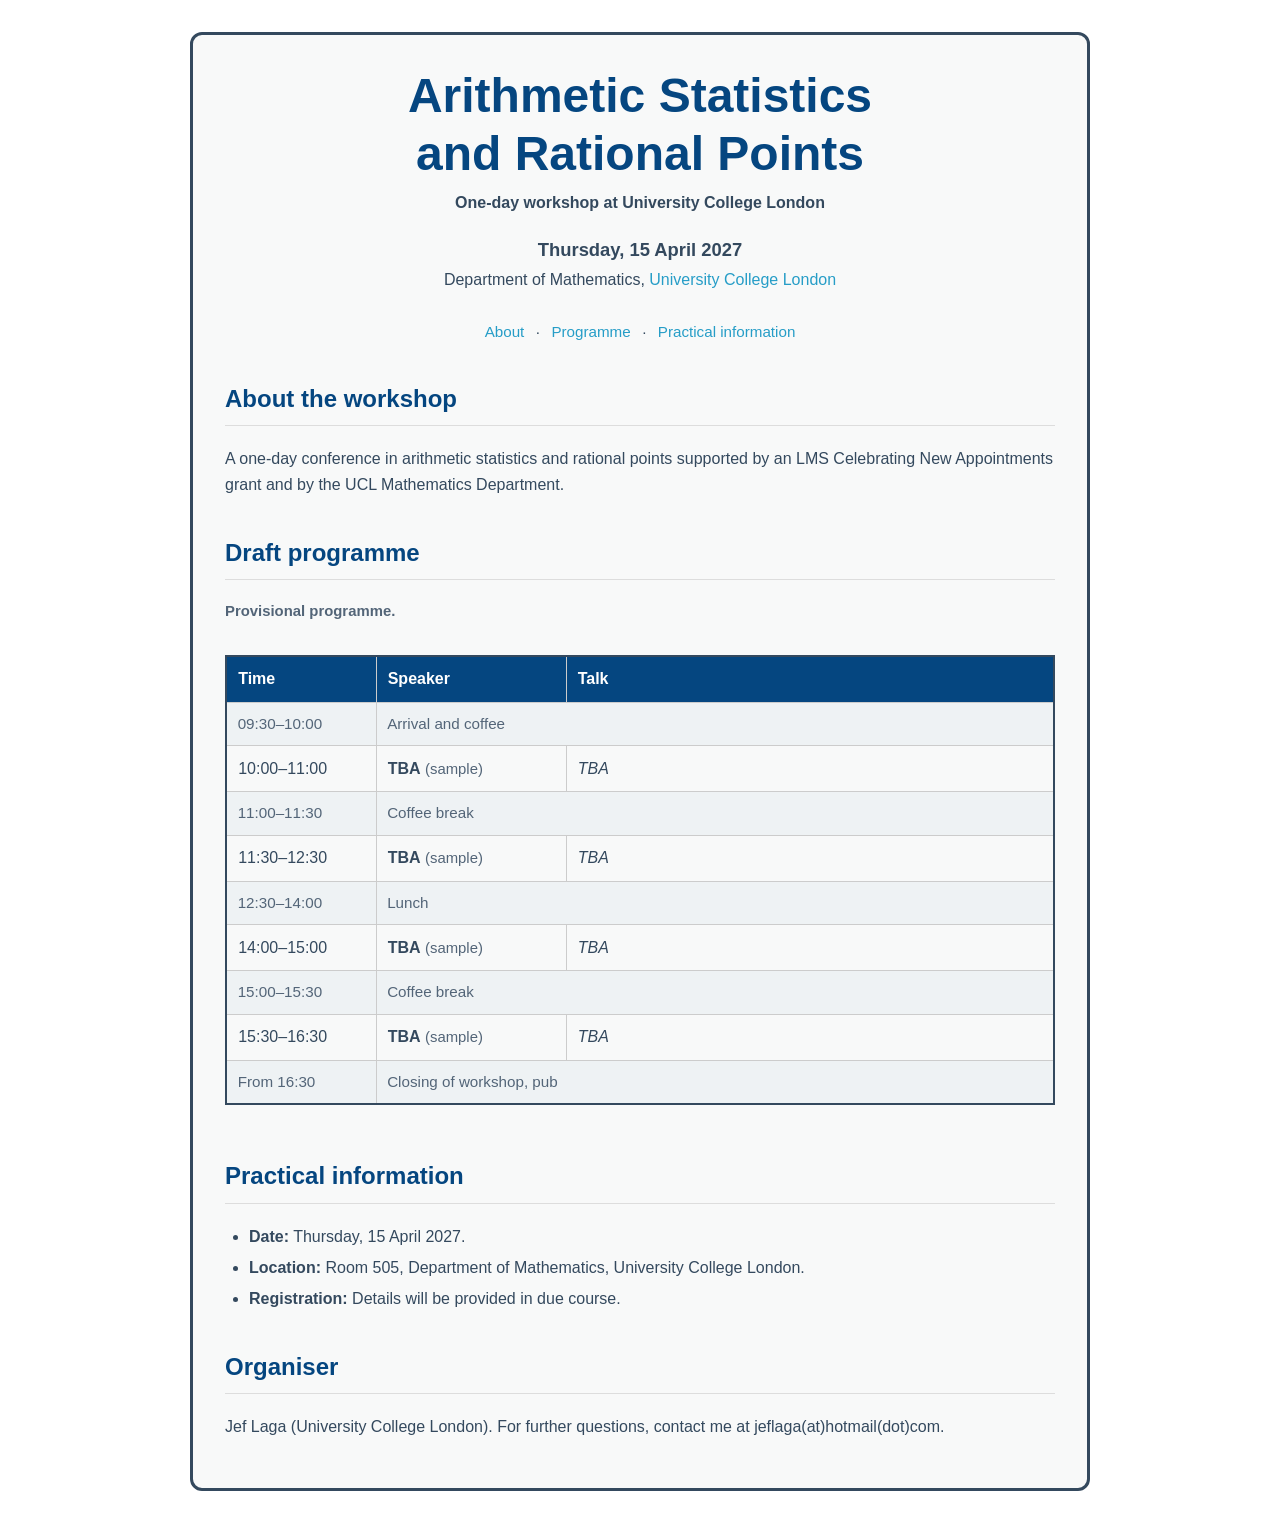
==== lms-conference-2027/index.html @ 7cab99bb "Create index.html" ====
<!DOCTYPE html>
<html lang="en-GB">
<head>
  <meta charset="utf-8">
  <meta name="viewport" content="width=device-width, initial-scale=1">
  <meta name="description" content="Arithmetic Statistics and Rational Points: a one-day mathematics workshop at University College London on Thursday 15 April 2027.">
  <meta name="author" content="Jef Laga">
  <title>Arithmetic Statistics and Rational Points — UCL, 15 April 2027</title>
  <style>
    /* Adapted to match the colours, typography and layout of jeflaga.com.
       All styling is embedded: this HTML file can be hosted on its own. */
    :root {
      --body-color: #34495e;
      --heading-color: #054680;
      --link-color: #269dc7;
      --background: #f8f9f9;
    }

    *, *::before, *::after { box-sizing: border-box; }
    html { scroll-behavior: smooth; }
    body {
      font-family: -apple-system, BlinkMacSystemFont, "Segoe UI", Roboto, sans-serif;
      color: var(--body-color);
      background-color: white;
      margin: 0;
      padding: 0;
      line-height: 1.6;
      font-size: 1rem;
    }
    #content {
      background: var(--background);
      border: 3px solid var(--body-color);
      border-radius: 12px;
      max-width: 900px;
      margin: 2rem auto;
      padding: 2rem;
    }
    .title {
      font-size: clamp(1.65rem, 5vw, 3rem);
      line-height: 1.2;
      text-align: center;
      color: var(--heading-color);
      margin: 0 0 .2em;
      text-wrap: balance;
    }
    .subtitle {
      display: block;
      margin-top: .55em;
      font-size: 1rem;
      font-weight: bold;
      line-height: 1.5;
      text-align: center;
      color: var(--body-color);
    }
    .event-date {
      text-align: center;
      font-size: 1.15rem;
      margin: 1.25rem 0 0.15rem;
    }
    .event-location { text-align: center; margin: 0 0 1.7rem; }
    h1, h2, h3, h4 { color: var(--heading-color); margin-top: 1.5em; }
    h2 { border-bottom: 1px solid #ddd; padding-bottom: .3em; }
    h3 { margin-bottom: .25em; }
    a { color: var(--link-color); text-decoration: none; }
    a:hover { text-decoration: underline; }
    a:focus-visible { outline: 3px solid var(--link-color); outline-offset: 3px; }
    .page-nav { text-align: center; font-size: .95rem; margin: 1.3rem 0; }
    .page-nav a { margin: 0 .45rem; white-space: nowrap; }
    .status-note { font-size: .93rem; color: #536578; }
    .table-scroll { width: 100%; overflow-x: auto; }
    table { width: 100%; border-collapse: collapse; margin: 1em 0; border: 2px solid var(--body-color); }
    th, td { border: 1px solid #ccc; padding: .6em .7em; text-align: left; vertical-align: top; }
    th { background-color: var(--heading-color); color: white; }
    td.time { width: 150px; white-space: nowrap; font-variant-numeric: tabular-nums; }
    td.speaker { width: 190px; }
    .break-row td { background: #eef2f4; color: #536578; font-size: .95rem; }
    .speaker-name { font-weight: 600; }
    .talk-title { font-style: italic; }
    .detail-list { padding-left: 1.5rem; }
    .detail-list li { margin: .35rem 0; }
    .footer {
      margin-top: 2.3rem;
      padding-top: .7rem;
      border-top: 1px solid #ddd;
      font-size: .85rem;
      text-align: center;
      color: #777;
    }
    @media (max-width: 940px) {
      #content { margin: 1rem; padding: 1.4rem; }
    }
    @media (max-width: 520px) {
      #content { padding: 1rem; border-width: 2px; }
      .page-nav a { display: inline-block; margin: .2rem .4rem; }
      th, td { padding: .5em; }
      table { min-width: 620px; }
    }
    @media print {
      body { color: black; }
      #content { margin: 0 auto; border: none; max-width: none; background: white; }
      .page-nav { display: none; }
      table { break-inside: avoid; }
      a { color: inherit; text-decoration: underline; }
    }
  </style>
</head>
<body>
  <main id="content">
    <header>
      <h1 class="title">Arithmetic Statistics and Rational Points
        <span class="subtitle">One-day workshop at University College London</span>
      </h1>
      <p class="event-date"><strong><time datetime="2027-04-15">Thursday, 15 April 2027</time></strong></p>
      <p class="event-location">Department of Mathematics, <a href="https://www.ucl.ac.uk/">University College London</a></p>
      <nav class="page-nav" aria-label="Page sections">
        <a href="#about">About</a> ·
        <a href="#programme">Programme</a> ·
        <a href="#information">Practical information</a>
      </nav>
    </header>

    <section id="about" aria-labelledby="about-heading">
      <h2 id="about-heading">About the workshop</h2>
      <p>
        A one-day conference in arithmetic statistics and rational points supported by an LMS Celebrating New Appointments grant and by the UCL Mathematics Department.
      </p>
    </section>

    <section id="programme" aria-labelledby="programme-heading">
      <h2 id="programme-heading">Draft programme</h2>
      <p class="status-note">
        <strong>Provisional programme.</strong> 
      </p>
      <div class="table-scroll" role="region" aria-label="Workshop timetable" tabindex="0">
        <table>
          <thead>
            <tr><th scope="col">Time</th><th scope="col">Speaker</th><th scope="col">Talk</th></tr>
          </thead>
          <tbody>
            <tr class="break-row"><td class="time">09:30–10:00</td><td colspan="2">Arrival and coffee</td></tr>
            <tr>
              <td class="time">10:00–11:00</td>
              <td class="speaker"><span class="speaker-name">TBA</span> <span class="status-note">(sample)</span></td>
              <td><span class="talk-title">TBA</span></td>
            </tr>
            <tr class="break-row"><td class="time">11:00–11:30</td><td colspan="2">Coffee break</td></tr>
            <tr>
              <td class="time">11:30–12:30</td>
              <td class="speaker"><span class="speaker-name">TBA</span> <span class="status-note">(sample)</span></td>
              <td><span class="talk-title">TBA</span></td>
            </tr>
            <tr class="break-row"><td class="time">12:30–14:00</td><td colspan="2">Lunch</td></tr>
            <tr>
              <td class="time">14:00–15:00</td>
              <td class="speaker"><span class="speaker-name">TBA</span> <span class="status-note">(sample)</span></td>
              <td><span class="talk-title">TBA</span></td>
            </tr>
            <tr class="break-row"><td class="time">15:00–15:30</td><td colspan="2">Coffee break</td></tr>
            <tr>
              <td class="time">15:30–16:30</td>
              <td class="speaker"><span class="speaker-name">TBA</span> <span class="status-note">(sample)</span></td>
              <td><span class="talk-title">TBA</span></td>
            </tr>
            <tr class="break-row"><td class="time">From 16:30</td><td colspan="2">Closing of workshop, pub</td></tr>
          </tbody>
        </table>
      </div>
    </section>

    <section id="information" aria-labelledby="info-heading">
      <h2 id="info-heading">Practical information</h2>
      <ul class="detail-list">
        <li><strong>Date:</strong> Thursday, 15 April 2027.</li>
        <li><strong>Location:</strong> Room 505, Department of Mathematics, University College London.</li>
        <li><strong>Registration:</strong> Details will be provided in due course.</li>
      </ul>
    </section>

    <section aria-labelledby="contact-heading">
      <h2 id="contact-heading">Organiser</h2>
      <p>Jef Laga (University College London). For further questions, contact me at jeflaga(at)hotmail(dot)com.</p>
    </section>

  </main>
</body>
</html>
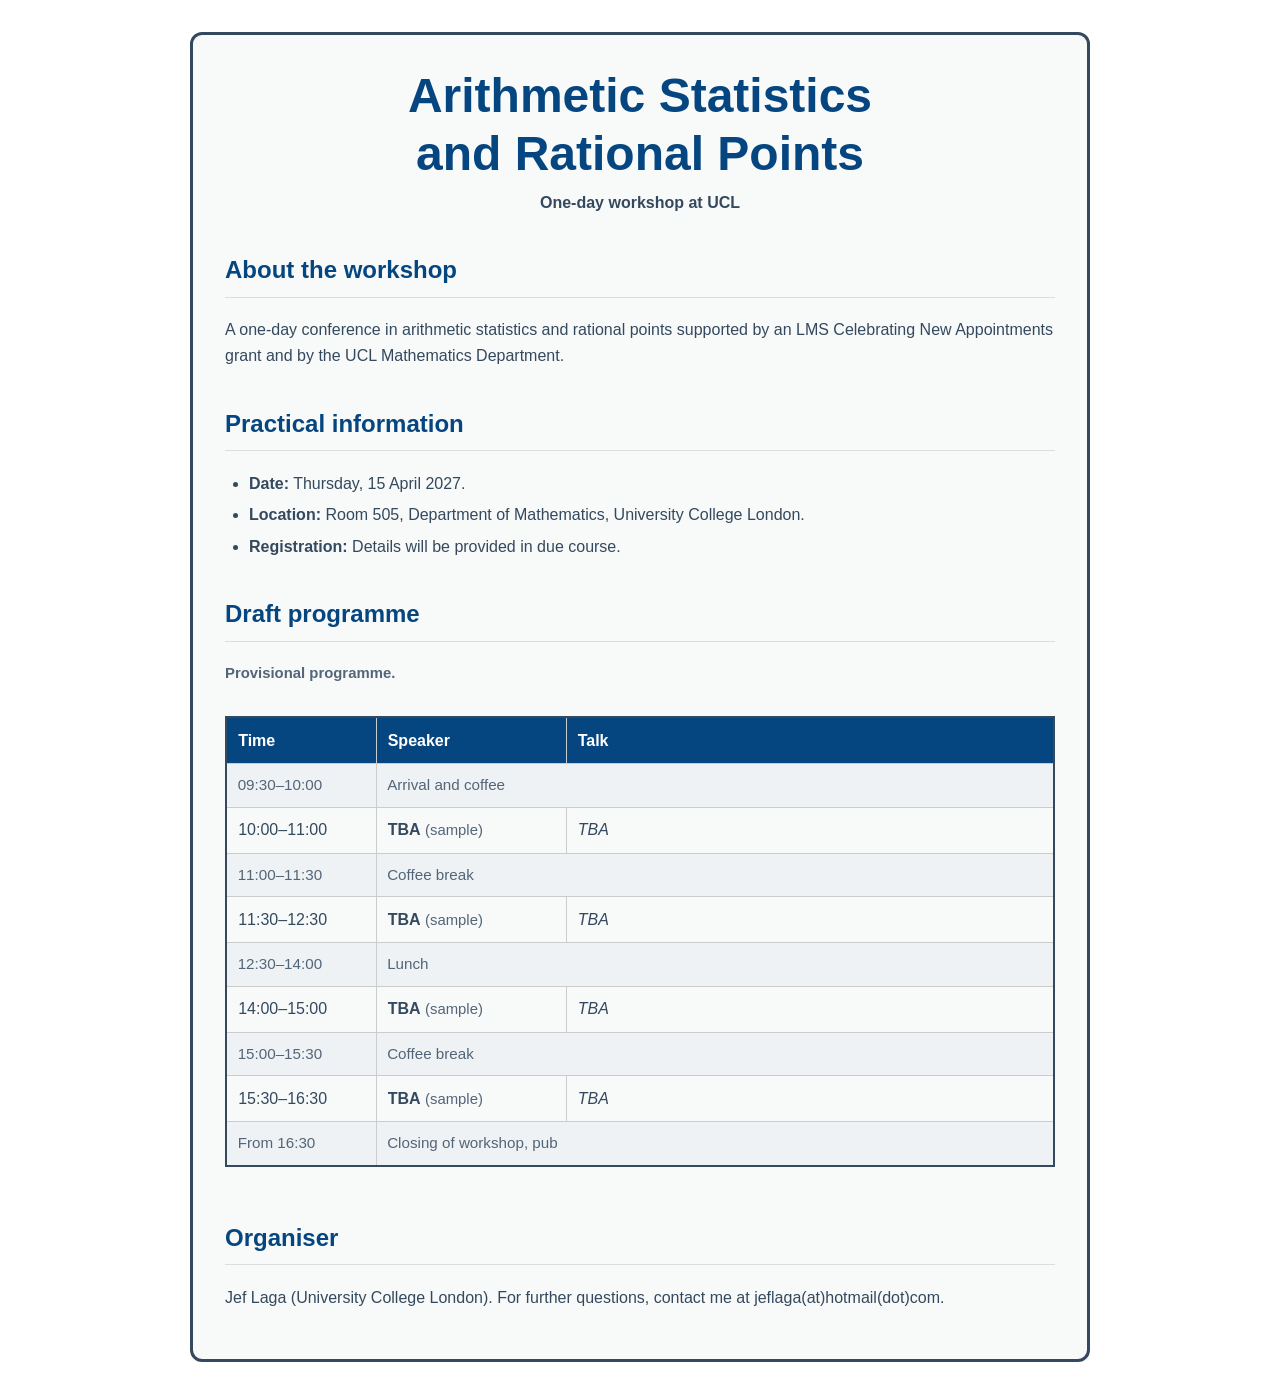
==== commit 215c9fc2: "Update index.html" ====
--- a/lms-conference-2027/index.html
+++ b/lms-conference-2027/index.html
@@ -108,15 +108,8 @@
   <main id="content">
     <header>
       <h1 class="title">Arithmetic Statistics and Rational Points
-        <span class="subtitle">One-day workshop at University College London</span>
+        <span class="subtitle">One-day workshop at UCL</span>
       </h1>
-      <p class="event-date"><strong><time datetime="2027-04-15">Thursday, 15 April 2027</time></strong></p>
-      <p class="event-location">Department of Mathematics, <a href="https://www.ucl.ac.uk/">University College London</a></p>
-      <nav class="page-nav" aria-label="Page sections">
-        <a href="#about">About</a> ·
-        <a href="#programme">Programme</a> ·
-        <a href="#information">Practical information</a>
-      </nav>
     </header>
 
     <section id="about" aria-labelledby="about-heading">
@@ -125,6 +118,17 @@
         A one-day conference in arithmetic statistics and rational points supported by an LMS Celebrating New Appointments grant and by the UCL Mathematics Department.
       </p>
     </section>
+
+
+      <section id="information" aria-labelledby="info-heading">
+      <h2 id="info-heading">Practical information</h2>
+      <ul class="detail-list">
+        <li><strong>Date:</strong> Thursday, 15 April 2027.</li>
+        <li><strong>Location:</strong> Room 505, Department of Mathematics, University College London.</li>
+        <li><strong>Registration:</strong> Details will be provided in due course.</li>
+      </ul>
+    </section>
+    
 
     <section id="programme" aria-labelledby="programme-heading">
       <h2 id="programme-heading">Draft programme</h2>
@@ -167,14 +171,7 @@
       </div>
     </section>
 
-    <section id="information" aria-labelledby="info-heading">
-      <h2 id="info-heading">Practical information</h2>
-      <ul class="detail-list">
-        <li><strong>Date:</strong> Thursday, 15 April 2027.</li>
-        <li><strong>Location:</strong> Room 505, Department of Mathematics, University College London.</li>
-        <li><strong>Registration:</strong> Details will be provided in due course.</li>
-      </ul>
-    </section>
+
 
     <section aria-labelledby="contact-heading">
       <h2 id="contact-heading">Organiser</h2>
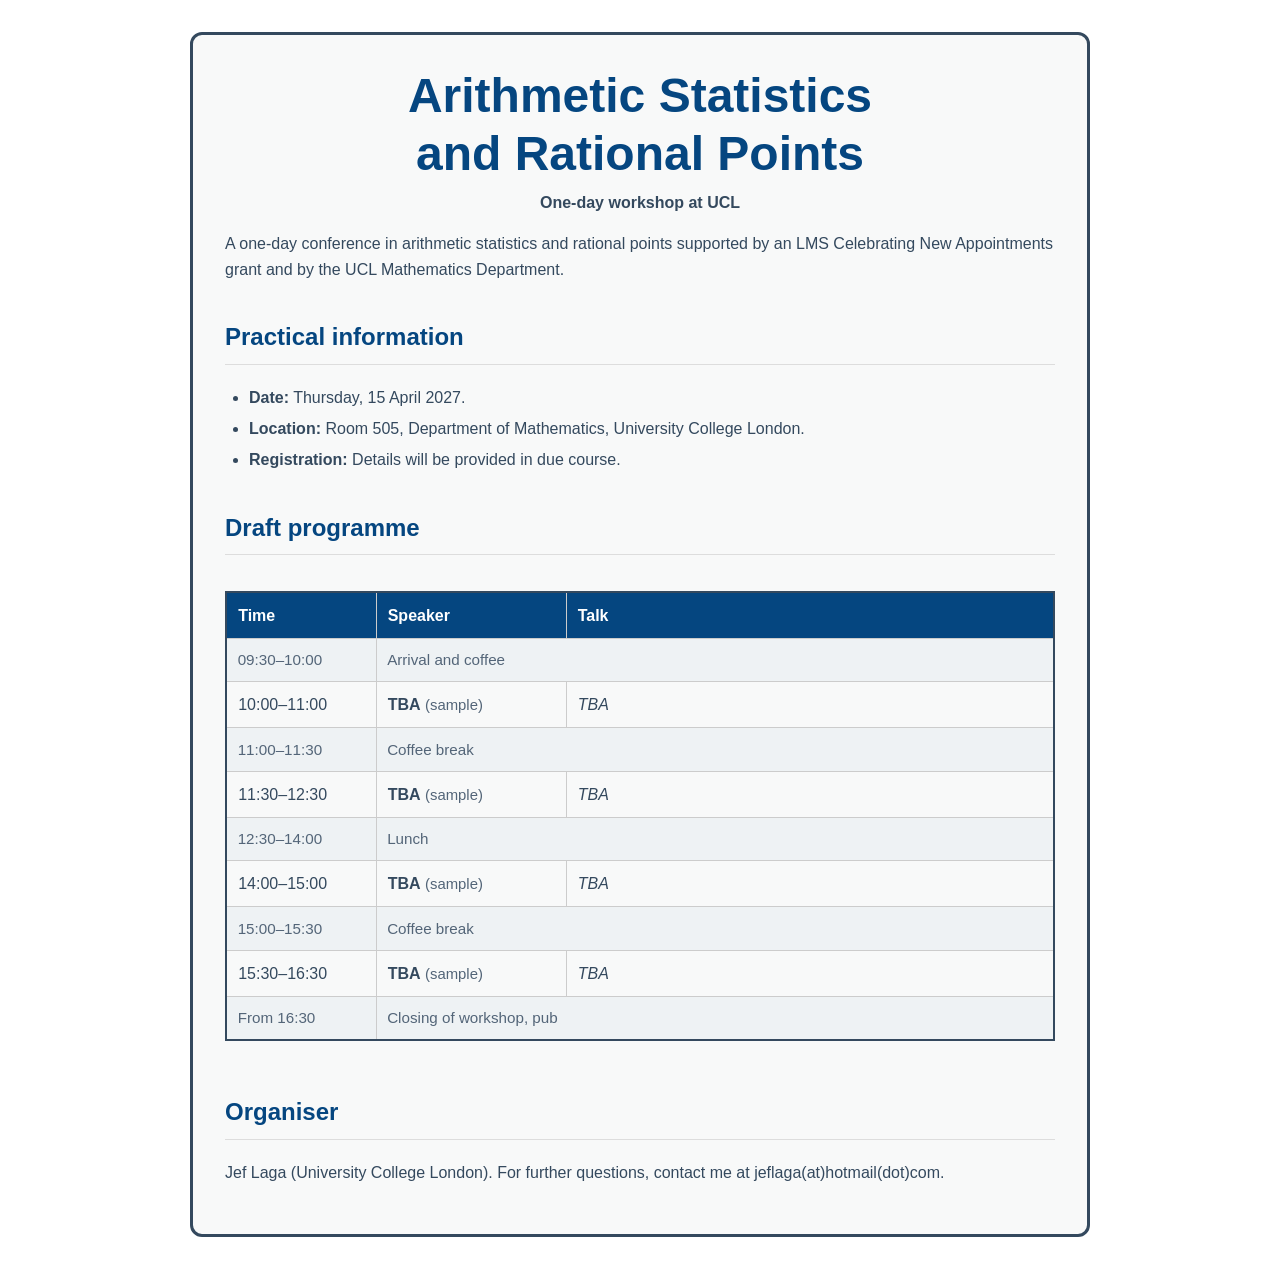
==== commit a89c5836: "Update index.html" ====
--- a/lms-conference-2027/index.html
+++ b/lms-conference-2027/index.html
@@ -112,12 +112,10 @@
       </h1>
     </header>
 
-    <section id="about" aria-labelledby="about-heading">
-      <h2 id="about-heading">About the workshop</h2>
       <p>
         A one-day conference in arithmetic statistics and rational points supported by an LMS Celebrating New Appointments grant and by the UCL Mathematics Department.
       </p>
-    </section>
+
 
 
       <section id="information" aria-labelledby="info-heading">
@@ -132,9 +130,7 @@
 
     <section id="programme" aria-labelledby="programme-heading">
       <h2 id="programme-heading">Draft programme</h2>
-      <p class="status-note">
-        <strong>Provisional programme.</strong> 
-      </p>
+
       <div class="table-scroll" role="region" aria-label="Workshop timetable" tabindex="0">
         <table>
           <thead>
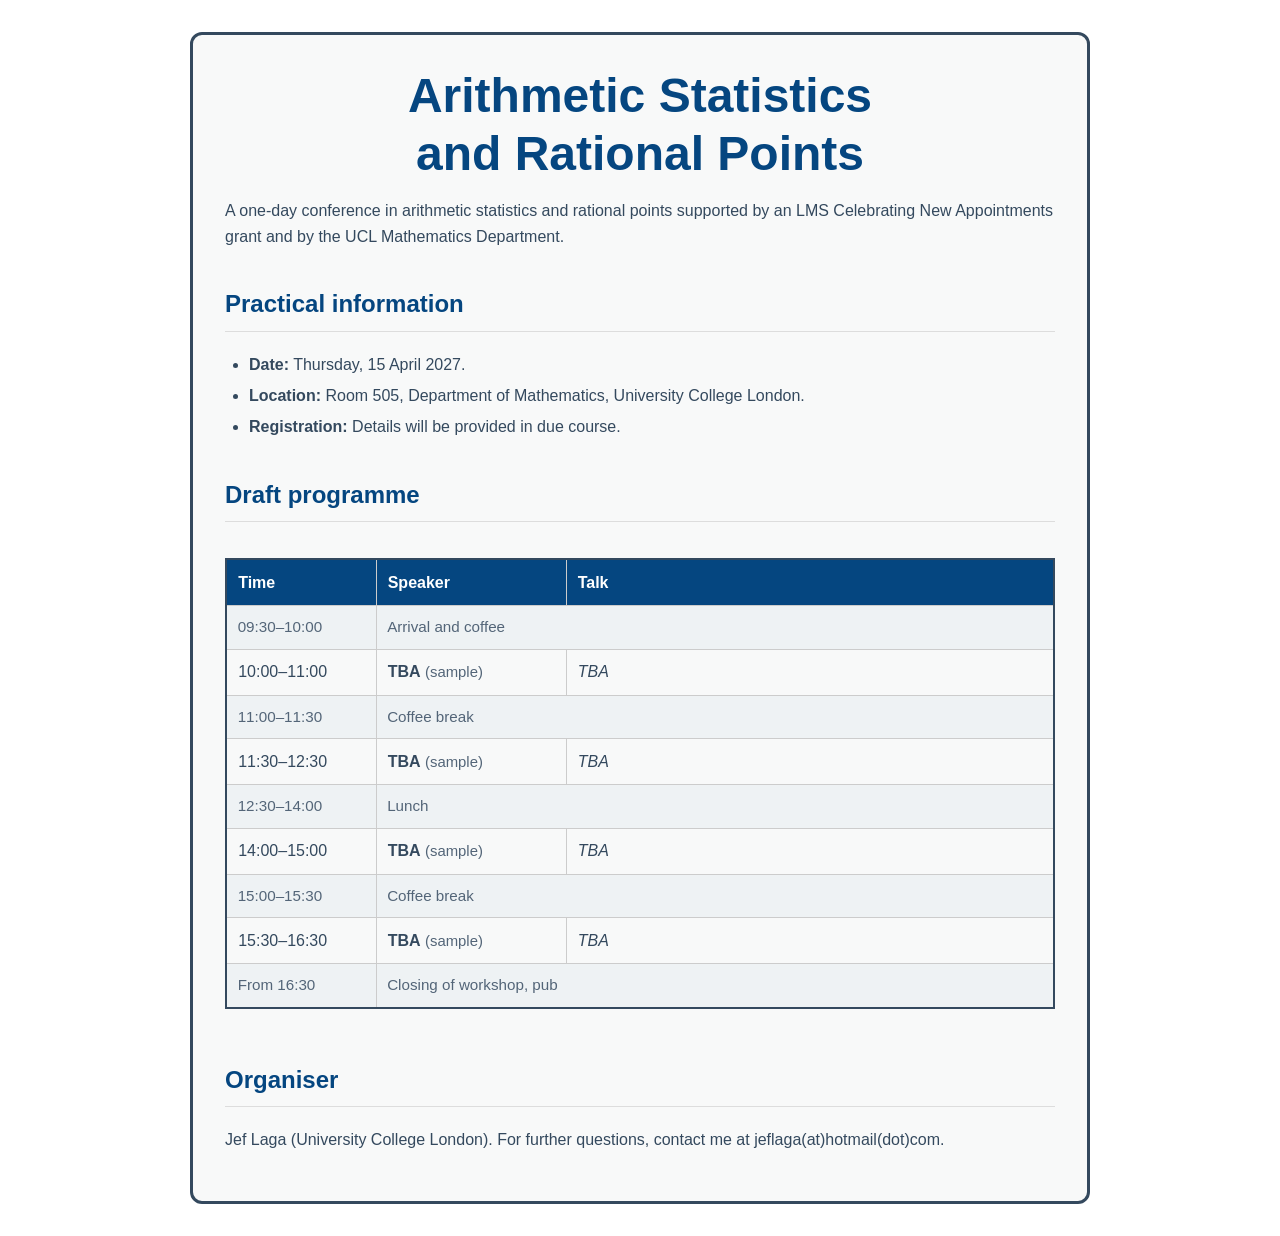
==== commit 7b7dc726: "Update index.html" ====
--- a/lms-conference-2027/index.html
+++ b/lms-conference-2027/index.html
@@ -108,7 +108,6 @@
   <main id="content">
     <header>
       <h1 class="title">Arithmetic Statistics and Rational Points
-        <span class="subtitle">One-day workshop at UCL</span>
       </h1>
     </header>
 
